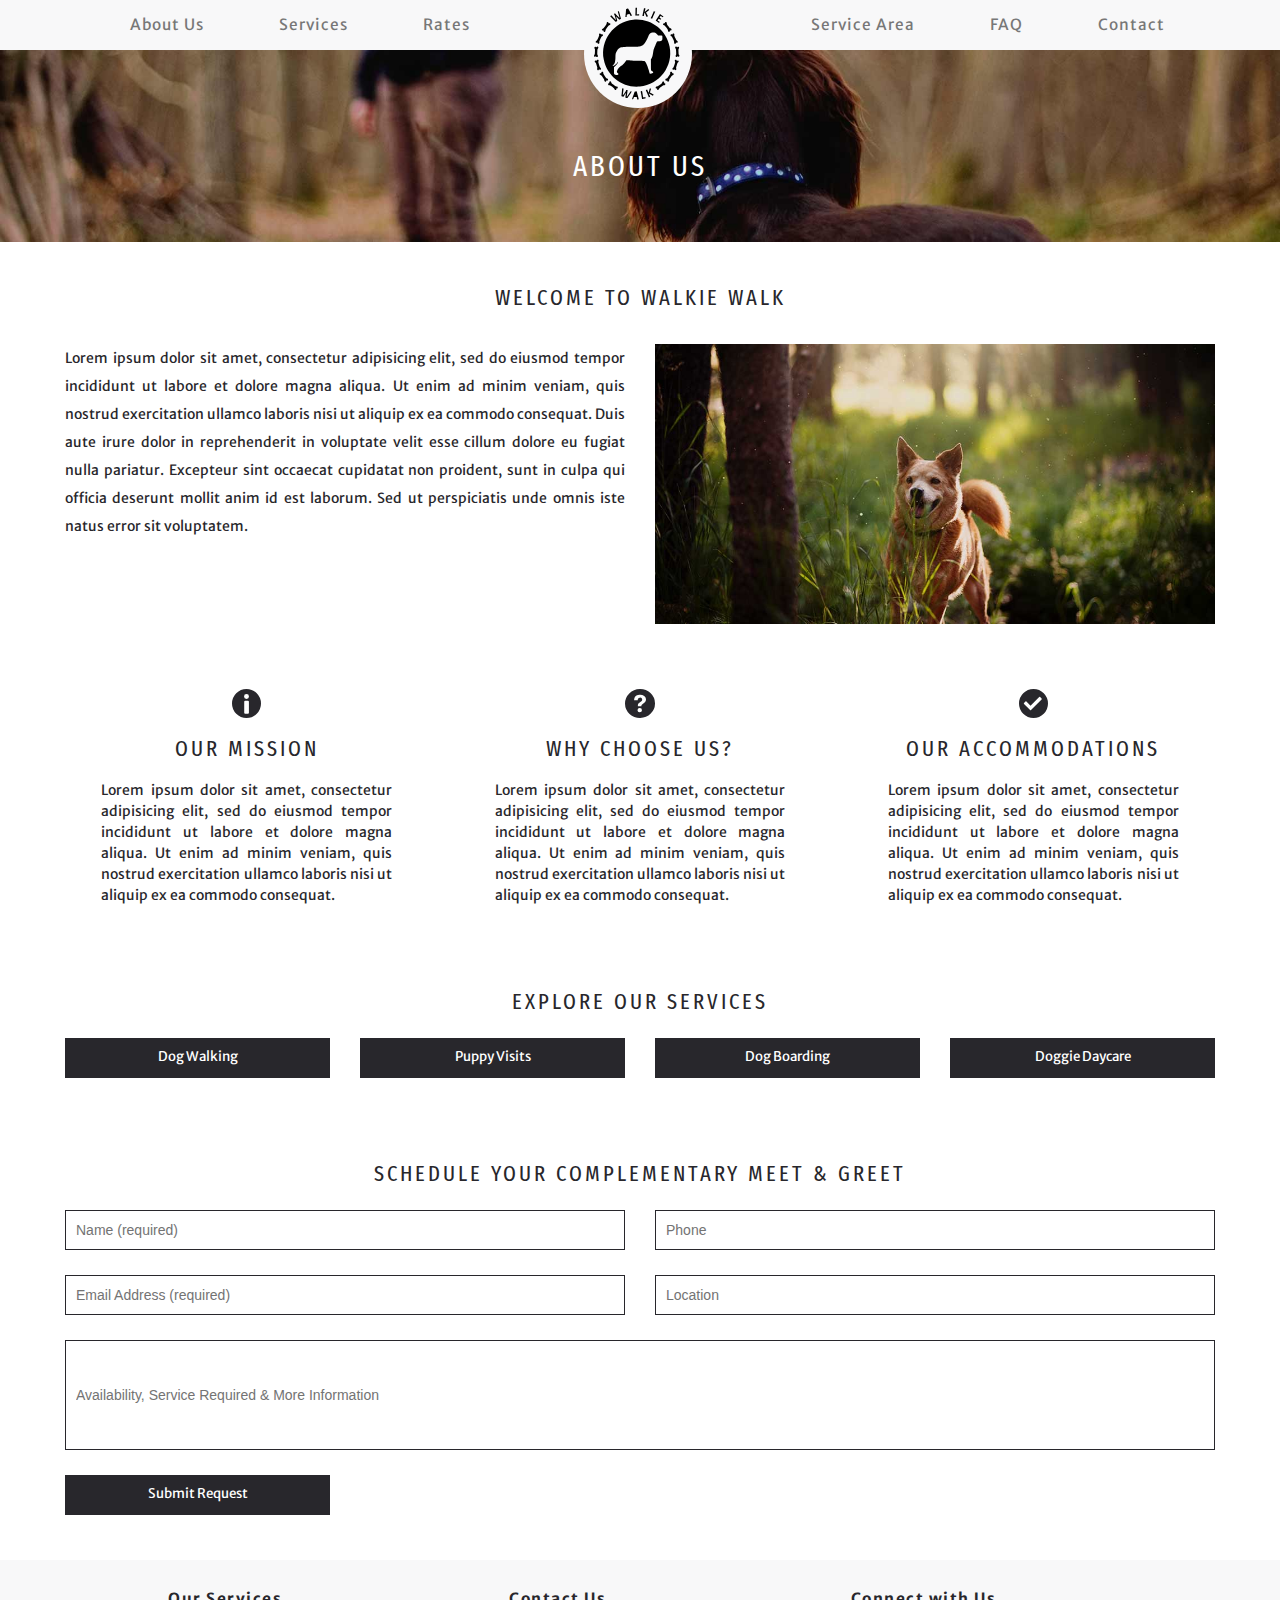
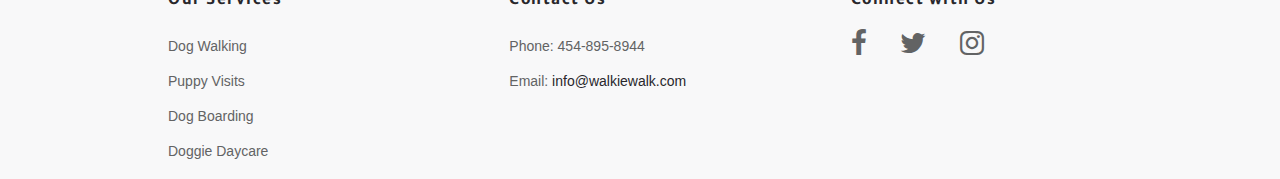
==== aboutus.html @ bbf7eb5e "Add files via upload" ====
<!doctype html>
<html>
<head>
<meta charset="utf-8">
<meta http-equiv="X-UA-Compatible" content="IE=edge">
<meta name="viewport" content="width=device-width, initial-scale=1.0">
<title>About Us</title>
<link rel="stylesheet" href="https://maxcdn.bootstrapcdn.com/font-awesome/4.7.0/css/font-awesome.min.css">
<link href="https://fonts.googleapis.com/css?family=Fira+Sans+Extra+Condensed|Merriweather+Sans" rel="stylesheet">
<link rel="stylesheet" href="css/stylesheet.css">
<link rel="stylesheet" href="css/about_and_service_style.css">
<link rel="icon" href="images/logo.png">
<link href="css/bootstrap.css" rel="stylesheet" type="text/css">
<!-- HTML5 shim and Respond.js for IE8 support of HTML5 elements and media queries -->
<!-- WARNING: Respond.js doesn't work if you view the page via file:// -->
<!--[if lt IE 9]>
<script src="https://oss.maxcdn.com/html5shiv/3.7.2/html5shiv.min.js"></script>
<script src="https://oss.maxcdn.com/respond/1.4.2/respond.min.js"></script>
<![endif]-->
</head>

<body>

<nav class="navbar navbar-default navbar-fixed-top mainNav">
    <div class="container">
      <div class="navbar-header">
        <div class="navbar-toggle collapsed" data-toggle="collapse" data-target="#navMain">
          <span class="sr-only">Toggle navigation</span>
          <span class="icon-bar"></span>
          <span class="icon-bar"></span>
          <span class="icon-bar"></span>
        </div>
        <a class="navbar-brand text-hide" href="index.html">Brand Text
        </a>
      </div>
      <div id="navMain" class="navbar-collapse collapse">
        <ul class="nav navbar-nav navbar-left">
          <li><a href="aboutus.html">About Us</a></li>
		  <li><a href="services.html">Services</a></li>
		  <li><a href="rates.html">Rates</a></li>
		  </ul>
		  <ul class="nav navbar-nav navbar-right">
		  <li><a href="#">Service Area</a></li>
		  <li><a href="#">FAQ</a></li>
		  <li><a href="contact.html">Contact</a></li>
		  </ul>
      </div>
    </div>
  </nav>
  
  <div class="clear"></div>
 
 <div class="relative-container">
 <img class="img-responsive-adjust" src="images/about_us.jpg"></img>
 <span class="about-us-header">About Us</span>
 </div>
 
 <div class="wrapper">
  <div class="article-heading">Welcome to Walkie Walk</div>
  
  <div class="container-fluid">
	<div class="row">
		<div class="col-sm-6 col-md-6 col-lg-6 about-us-side-text">
		Lorem ipsum dolor sit amet, consectetur adipisicing elit, sed do eiusmod tempor incididunt ut labore et dolore magna aliqua. Ut enim ad minim veniam, 
		quis nostrud exercitation ullamco laboris nisi ut aliquip ex ea commodo consequat. Duis aute irure dolor in reprehenderit in voluptate velit esse cillum dolore eu 
		fugiat nulla pariatur. Excepteur sint occaecat cupidatat non proident, sunt in culpa qui officia deserunt mollit anim id est laborum. Sed ut perspiciatis unde omnis 
		iste natus error sit voluptatem.
		</div>
		<div class="col-sm-6 col-md-6 col-lg-6">
			<img class="img-responsive-adjust" src="images/side_img.jpg"></img>
		</div>
	</div>
  </div>
  
  <div class="container-fluid icon-text-section">
	<div class="row">
		<div class="col-sm-4">
		<div class="center">
		<img class="img-responsive about-us-icons" src="images/icons/info_icon.svg"></img>
		<div class="icon-heading">Our Mission</div>
		<div class="icon-text">
		Lorem ipsum dolor sit amet, consectetur adipisicing elit, sed do eiusmod tempor incididunt ut labore et dolore magna aliqua. Ut enim ad minim veniam, 
		quis nostrud exercitation ullamco laboris nisi ut aliquip ex ea commodo consequat.
		</div>
		</div>
		</div>
		
		<div class="col-sm-4">
		<div class="center">
		<img class="img-responsive about-us-icons" src="images/icons/question_icon.svg"></img>
		<div class="icon-heading">Why Choose Us?</div>
		<div class="icon-text">
		Lorem ipsum dolor sit amet, consectetur adipisicing elit, sed do eiusmod tempor incididunt ut labore et dolore magna aliqua. Ut enim ad minim veniam, 
		quis nostrud exercitation ullamco laboris nisi ut aliquip ex ea commodo consequat.
		</div>
		</div>
		</div>
		
		<div class="col-sm-4">
		<div class="center">
		<img class="img-responsive about-us-icons" src="images/icons/check_icon.svg"></img>
		<div class="icon-heading">Our Accommodations</div>
		<div class="icon-text">
		Lorem ipsum dolor sit amet, consectetur adipisicing elit, sed do eiusmod tempor incididunt ut labore et dolore magna aliqua. Ut enim ad minim veniam, 
		quis nostrud exercitation ullamco laboris nisi ut aliquip ex ea commodo consequat.
		</div>
		</div>
		</div>
	</div>
  </div>

  <div class="center">
  <div class="container-fluid explore-our-services-section">
    <div class="explore-services-heading">Explore our Services</div>
	<div class="row">
		<div class="col-sm-3">
			<a href="services.html"><div class="service-btn"><span class="service-btn-content">Dog Walking</span></div></a>
		</div>
		
		<div class="col-sm-3">
			<a href="#"><div class="service-btn"><span class="service-btn-content">Puppy Visits</span></div></a>
		</div>
		
		<div class="col-sm-3">
			<a href="#"><div class="service-btn"><span class="service-btn-content">Dog Boarding</span></div></a>
		</div>
		
		<div class="col-sm-3">
			<a href="#"><div class="service-btn"><span class="service-btn-content">Doggie Daycare</span></div></a>
		</div>
	</div>
  </div>
 </div>
 
 
 <div class="center">
 <div class="container-fluid schedule-meet-greet">
	 <div class="schedule-meet-greet-heading">Schedule your Complementary Meet & Greet</div>
	<div class="row">
		<div class="col-sm-6 col-lg-6">
			<form>
				<input class="meetgreetform" type="text" placeholder="Name (required)" onfocus="this.placeholder = ' '"  onblur="this.placeholder = 'Name (required)'"></input>
			
			</form>
		
		</div>
		
		<div class="col-sm-6 col-lg-6">
			<form>
				<input class="meetgreetform" type="text" placeholder="Phone"  onfocus="this.placeholder = ''"  onblur="this.placeholder = 'Phone'"></input>
			<form>
		</div>
	</div>
	
	<div class="row">
		<div class="col-sm-6 col-lg-6">
			<form>
				<input class="meetgreetform" type="text" placeholder="Email Address (required)"  onfocus="this.placeholder = ''" onblur="this.placeholder = 'Email Address (required)'" ></input>
			
			</form>
		
		</div>
		
		<div class="col-sm-6 col-lg-6">
			<form>
				<input class="meetgreetform" type="text"  placeholder="Location"  onfocus="this.placeholder = ''" onblur="this.placeholder = 'Location'"></input>
			<form>
		</div>
	</div>
	
	<div class="row">
		<div class="col-sm-12 col-lg-12">
			<form>
				<input class="meetgreetformmessage" type="textarea" placeholder="Availability, Service Required & More Information"   onfocus="this.placeholder = ''"  onblur="this.placeholder = 'Availability, Service Required & More Information'"></input>
			</form>
		</div>
	</div>
	
	<div class="row">
		<div class="col-sm-12 col-lg-3">
			<a href="#"><div class="submit-request-btn"><span class="submit-request-btn-content">Submit Request</span></div></a>
		</div>
	</div>
	</div>
 </div>
 

 </div>
 
<footer>
	<div class="container-fluid">
		<div class="row">
			<div class="footer-links">
			<div class="footer-col">
				<ul class="footer-list">
					<li class="footer-heading">Our Services</li>
					<li><a href="services.html">Dog Walking</a></li>
					<li><a href="#">Puppy Visits</a></li>
					<li><a href="#">Dog Boarding</a></li>
					<li><a href="#">Doggie Daycare</a></li>
				</ul>
			</div>
			
			<div class="footer-col">
				<ul class="footer-list">
					<li class="footer-heading">Contact Us</li>
					<li>Phone: 454-895-8944</li>
					<li class="footer-email">Email: <a href="mailto:info@walkiewalk.com">info@walkiewalk.com</a></li>
				</ul>
			
			</div>
			
			<div class="footer-col">
			<ul class="footer-list">
				<li class="footer-heading">Connect with Us</li>
				<li class="footer-social-first"><a href="#"><i class="fa-2x fa fa-facebook" aria-hidden="true"></i></a></li>
				<li class="footer-social"><a href="#"><i class="fa-2x fa fa-twitter" aria-hidden="true"></i></a></li>
				<li class="footer-social"><a href="#"><i class="fa-2x fa fa-instagram" aria-hidden="true"></i></a></li>
			</ul>
			</div>
		</div>
	</div>
	</div>
</footer>

<script src="js/jquery-1.11.3.min.js"></script>
<script src="js/bootstrap.js"></script>
</body>
</html>
---- css/stylesheet.css ----
/*** Base ***/
.relative-container{
	position: relative;
}

ul{
	list-style-type: none;
}

a, a:hover, a:visited{	
	text-decoration: none;
}

.center{
	text-align: center;
}

.clear { 
	display:block; 
	height: 50px;
}

.img-responsive-adjust{
	width: 100%;
	display: block;
	height: auto;
}

.col-xs-1, .col-sm-1, .col-md-1, .col-lg-1, .col-xs-2, .col-sm-2, .col-md-2, .col-lg-2, .col-xs-3, .col-sm-3, .col-md-3, .col-lg-3, .col-xs-4, .col-sm-4, 
.col-md-4, .col-lg-4, .col-xs-5, .col-sm-5, .col-md-5, .col-lg-5, .col-xs-6, .col-sm-6, .col-md-6, .col-lg-6, .col-xs-7, .col-sm-7, .col-md-7, .col-lg-7, 
.col-xs-8, .col-sm-8, .col-md-8, .col-lg-8, .col-xs-9, .col-sm-9, .col-md-9, .col-lg-9, .col-xs-10, .col-sm-10, .col-md-10, .col-lg-10, .col-xs-11, .col-sm-11, 
.col-md-11, .col-lg-11, .col-xs-12, .col-sm-12, .col-md-12, .col-lg-12{
	margin-bottom: 25px;
}

/*** Navigation ***/
.navbar-default{
	background-color: #f8f8f9 !important;
	border: none !important;
}

.navbar{
	border: none !important;
	margin-bottom: 0px !important;
}

.navbar-fixed-top .navbar-collapse{	
	max-height: 100% !important;
}

.navbar-default .navbar-toggle{
	border-color: transparent !important;
	float: left !important;
}

.navbar-nav > li > a{
	font-family: 'Merriweather Sans', sans-serif;
	color: #626364;
	font-size: 110% !important;
}

.navbar-nav > li > a:hover{
	color: #28272c;
}

/*** Mobile Content ***/
.mobile-trigger-display{
	display: unset;
}

span.mobile-hero-content{
	position: absolute;
	left: 50%;
	top: 50%;
	transform: translateX(-50%);
	color: #fff;
	font-family: 'Fira Sans Extra Condensed', sans-serif;
	font-size: 210%;
	letter-spacing: 2px;
	text-align: center;
	font-weight: 800;
	text-transform: uppercase;
	text-shadow: 1px 1px 0px rgba(200, 200, 200, 1);
	width: 100%;
}

span.mobile-hero-content .learn-more-btn, span.desktop-hero-content .learn-more-btn{
	border: 3px solid #fff;
	border-radius: 5px;
	width: 50%;
	transform: translateX(50%);
	margin-top: 15px;	
}

span.mobile-hero-content .learn-more-btn span.learn-more-btn-text, span.desktop-hero-content .learn-more-btn span.learn-more-btn-text{
	color: #fff;
	text-align: center;
	font-size: 70%;
	vertical-align: middle;
}

@media only screen and (max-width: 767px){
.navbar-collapse{
	background-color: #28272c;
	border-top: none !important;
	font-family: 'Merriweather Sans', sans-serif;
	padding-top: 50px;
	height: 1400px;
	z-index: 1100;
}

.navbar-collapse ul.navbar-nav li{
	margin-left: 10px;
	margin-right: 10px;
}
.navbar-collapse ul.navbar-nav > li  > a{
	color: #fff;
	font-size: 120%;
	border-bottom: 1px solid #fff;
	line-height: 3;
}

ul.navbar-nav > li > a:hover{
	color: #848082 !important;
}

.desktop-trigger-display{
		display: none;
	}

}

ul.navbar-nav > li >a{
    font-size: 120%;
    letter-spacing: 1px;
}

@media only screen and (max-width: 500px){
	span.mobile-hero-content{
		font-size: 130%;
	}
	
	span.mobile-hero-content .learn-more-btn span.learn-more-btn-text{
		font-size: 50%;
	}
}

/*** Desktop Content ***/
@media only screen and (min-width: 1001px){
ul.navbar-left > li > a{
    padding-left: 60px;
}

ul.navbar-right > li > a{
    padding-right: 60px;
}

}

@media only screen and (min-width: 768px) and (max-width: 1000px){
    ul.navbar-left > li > a{
    padding-left: 0px;
}

ul.navbar-right > li > a{
    padding-right: 0px;
}

}

.mainNav .navbar-brand {
  background: url('../images/logo.svg');
  transform: translateX(-50%);
  left: 50%;
  position: absolute;
  width: 900px;
  height: 900px;
  zoom: 10%;
  z-index: 1200;
  background-repeat: no-repeat;
  border-radius: 50%;
  background-color: #f8f8f9;
}

.mainNav .navbar-brand:hover, .mainNav .navbar-brand:focus{
	background-color: #f8f8f9 !important;
}

@media (min-width: 768px){
.mobile-trigger-display{
	display: none;
}

.desktop-trigger-display{
	display: unset;
}

.desktop-hero-content{
	position: absolute;
	top: 25%;
	left: 50%;
	transform: translateX(-50%);
	font-family: 'Fira Sans Extra Condensed', sans-serif;
	font-size: 200%;
	color: #fff;
	text-align: center;
	text-shadow: 1px 1px 0px rgba(200, 200, 200, 1);
}

.desktop-trigger-display .learn-more-btn{
	transition: background-color 0.5s ease, color 0.5s ease;
	-webkit-transition: background-color 0.5s ease, color 0.5s ease;
	-moz-transition: background-color 0.5s ease, color 0.5s ease;
	-o-transition: background-color 0.5s ease, color 0.5s ease;
	-ms-transition: background-color 0.5s ease, color 0.5s ease;
}

.desktop-trigger-display .learn-more-btn:hover{
	background-color: #fff;
	text-shadow: 1px 1px 0px rgba(200, 200, 200, 1);
}

.desktop-trigger-display .learn-more-btn:hover span.learn-more-btn-text{
	color:  #28272c;
}

.mainNav .navbar-brand{
	zoom: 12%;
}
}

@media only screen and (min-width: 890px) and (max-width: 1200px){
.desktop-hero-content{
	top: 35%;
}
}

@media only screen and (min-width: 1201px){
.desktop-hero-content{
	top: 50%;
}
}

/*** Footer ***/

footer{
	background-color: #f8f8f9;
}

.footer-list{
	line-height: 2;
	text-decoration: none;
	text-align: center;
}

.footer-list a, .footer-list >li{
	color: #626364;
	font-size: 100%;
	line-height: 2.5;
	text-decoration: none;
}

.footer-list a:hover{
	text-decoration: none;
	color: #28272c;
}

li.footer-email a, li.contact-email a{
	color: #28272c;
}

li.footer-email a:hover, li.contact-email a:hover{
	color: #6d6b72;
	text-decoration: none;
}

li.footer-heading{
	text-align: center;
	font-family: 'Merriweather Sans', sans-serif;
	margin: 20px 0 10px 0;
	color: #28272c;
	font-size: 110%;
	letter-spacing: 1.5px;
	font-weight: bold;
}

li.footer-social{
	display: inline;
	padding-left: 30px;
}

li.footer-social-first{
	padding-left: 0px;
	display: inline;
}

@media only screen and (min-width: 768px){
	li.footer-heading{
		text-align: left;
	}
	
	.footer-links{
		width: 80%;
		margin-left: 10%;
		margin-right: 10%;
	}
	
	footer{
		width: 100%;
	}
	
	.footer-col{
		width: 33.33%;
		float: left;
	}
	
	.footer-list{
		text-align: left;
	}
}
---- css/about_and_service_style.css ----
/*** Introduction Section for About Us ***/
.about-us-side-text, p.contact-info{
	text-align: justify;
	line-height: 2;
	font-family: 'Merriweather Sans', sans-serif;
	color: #28272c;
}

.about-us-header, .services-header, .rates-header, .contact-header{
	position: absolute;
	left: 50%;
	transform: translateX(-50%);
	top: 50%;
	font-family: 'Fira Sans Extra Condensed', sans-serif;
	font-size: 210%;
	color: #fff;
	text-transform: uppercase;
	letter-spacing: 3px;
}

@media only screen and (max-width: 460px){
	.about-us-header, .services-header, .contact-header, .rates-header{
		font-size: 160%;
	}
}

/*** Header ***/
 .article-heading{
	font-family: 'Fira Sans Extra Condensed', sans-serif;
	font-size: 160%;
	letter-spacing: 3px;
	text-align: center;
	margin-top: 40px;
	margin-bottom: 30px;
	color: #28272c;
	text-transform: uppercase;
 }
 
 /*** Icons with Text Section ***/
 .icon-heading{
	font-family: 'Fira Sans Extra Condensed', sans-serif;
	font-size: 160%;
	letter-spacing: 3px;
	margin-bottom: 15px;
	color: #28272c;
	text-transform: uppercase;
	margin-top: 15px;
 }
 
 .icon-text{	
	text-align: justify;
	line-height: 1.5;
	font-family: 'Merriweather Sans', sans-serif;
	color: #28272c;
	width: 80%;
	position: relative;
	left: 50%;
	transform: translateX(-50%);
}

.about-us-icons, .service-icons{
	zoom: 60%;
}

.icon-text-section img.img-responsive{
	display: unset !important;
	
}

.icon-text-section .learn-more-btn{
    height: 25px;
    background-color: #28272c;
    width: 100%;
    margin-top: 10px;
    text-align: center;
}

.icon-text-section .learn-more-btn span.learn-more-btn-content{
    color: #fff;
    font-size: 70%;
    font-family: 'Merriweather Sans',sans-serif;
}

.icon-text-section a{
    color: #fff !important;
    text-decoration: none !important;
}

/*** Wrapper ***/
.wrapper{
	margin-left: 10px;
	margin-right: 10px;
	margin-bottom: 20px;
}

@media only screen and (min-width: 768px){
	.wrapper{
		margin-left: 50px;
		margin-right: 50px;
		margin-bottom: 20px;
}
}

/*** Margin ***/
.icon-text-section, .explore-our-services-section, .schedule-meet-greet, .contact-form{
    margin-top:40px;
}

/*** Schedule Meet & Greet Form ***/

input[type="text"].meetgreetform{
	width: 100%;
	border: 1px solid #28272c;
	height: 40px;
	padding-left: 10px;
}

input[type="text"].meetgreetform::-webkit-input-placeholder, input[type="textarea"].meetgreetformmessage::-webkit-input-placeholder{
	color: #737373 !important;
	text-align: left;
}

input[type="textarea"].meetgreetformmessage{
	width: 100%;
	height: 110px;
	border: 1px solid #28272c;
	padding-left: 10px;
}

textarea:focus, input:focus, input[type]:focus, .uneditable-input:focus {   
    border-color: #737373;
    background-color: #fcfcfd;
    outline: 0 none;
	
}

/*** Service Page/Section ***/
.service-btn, .contact-btn, .submit-request-btn{
	background-color: #28272c;
	height: 40px;
	position: relative;
}

.service-btn:hover .service-btn-content, .contact-btn:hover .contact-btn-content, .submit-request-btn:hover .submit-request-btn-content, .icon-text-section .learn-more-btn:hover .learn-more-btn-content{
	color: #e6e6e6;

}

.service-btn-content, .contact-btn-content, .submit-request-btn-content{
	position: absolute;
	top: 25%;
	left: 50%;
	transform: translateX(-50%);
	color: #fff;
	font-size: 95%;
	font-family: 'Merriweather Sans', sans-serif;
}

.service-heading, .contact-heading, .explore-services-heading, .schedule-meet-greet-heading{
	font-family: 'Fira Sans Extra Condensed', sans-serif;
	font-size: 160%;
	letter-spacing: 3px;
	margin-bottom: 20px;
	color: #28272c;
	text-transform: uppercase;
	margin-top: 15px;
}
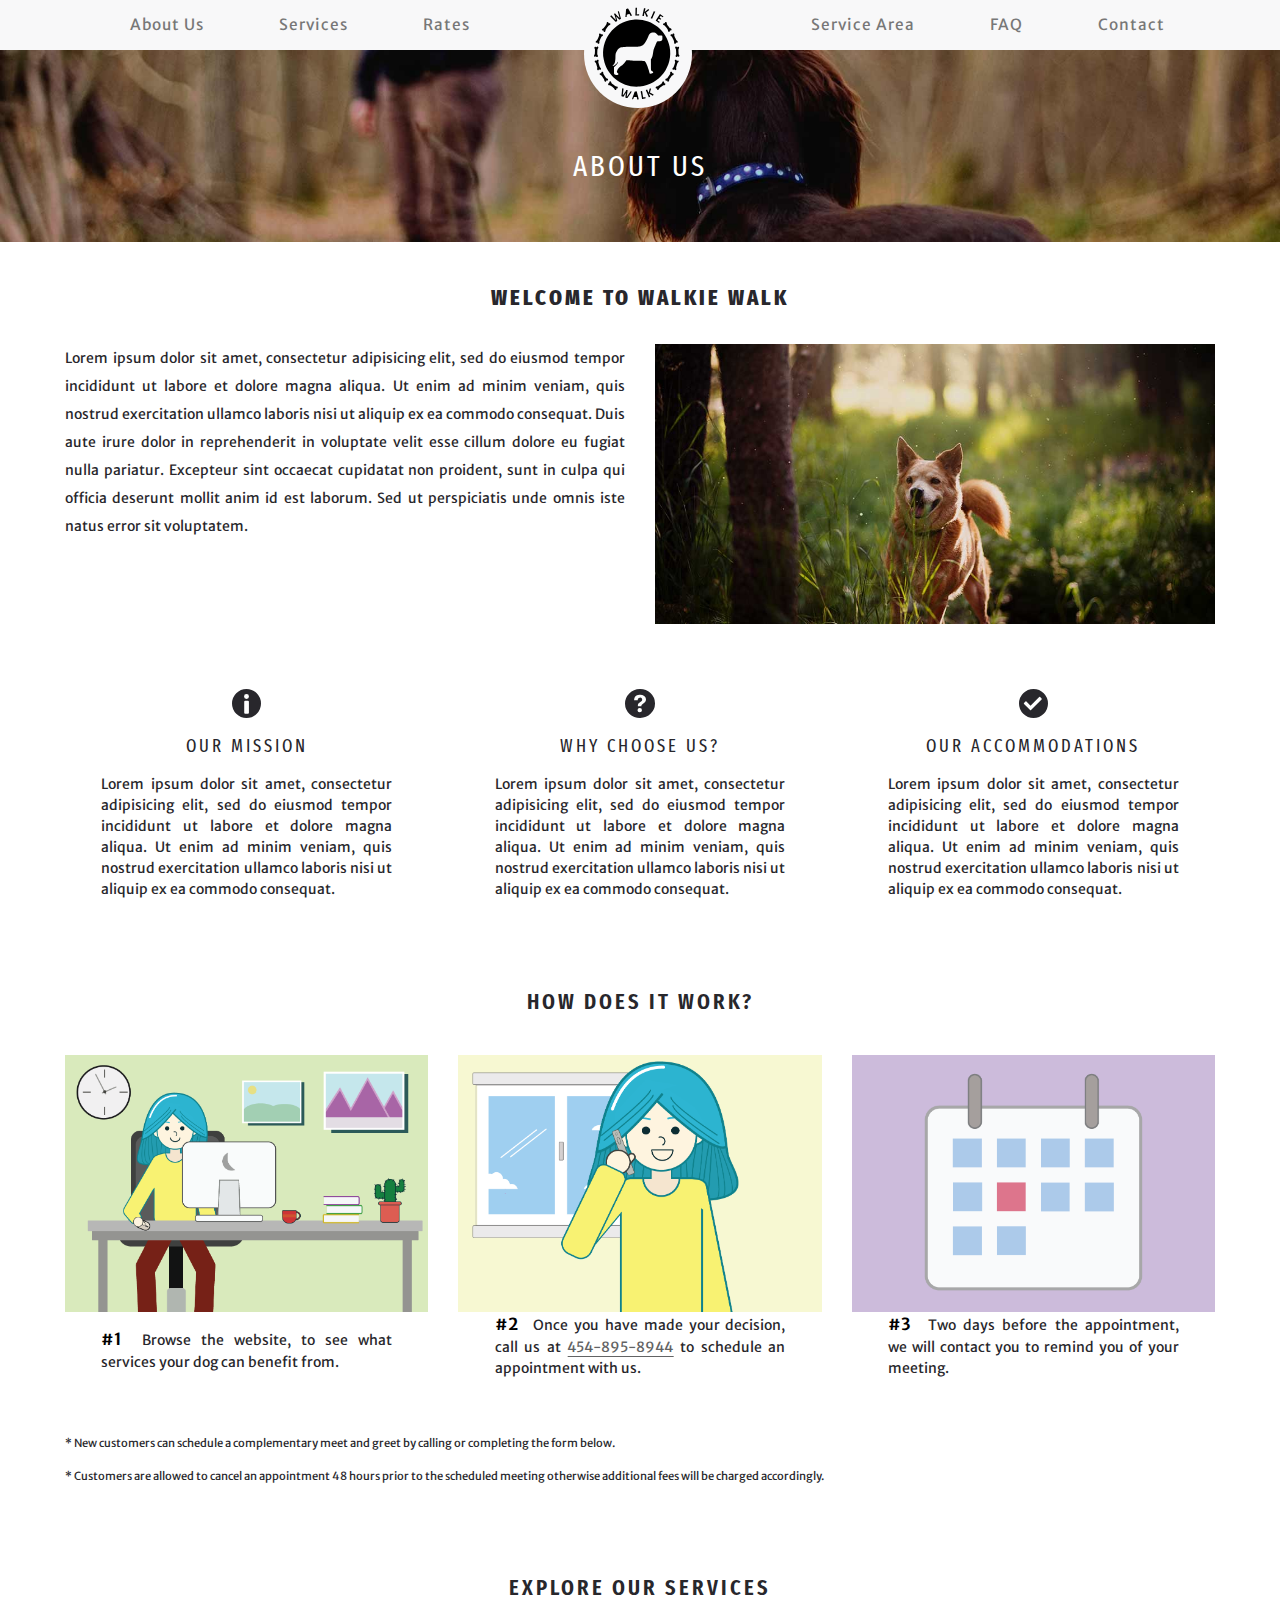
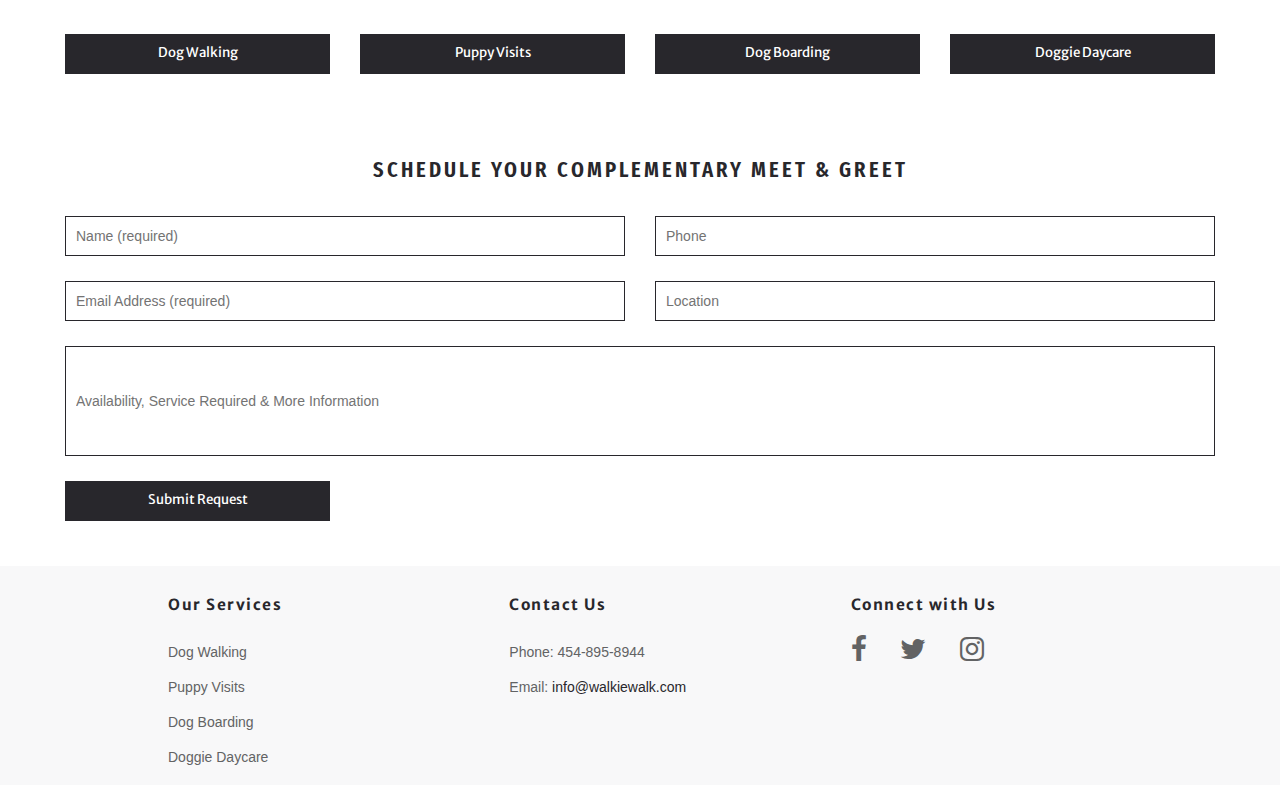
==== commit 0835d382: "Update aboutus.html" ====
--- a/aboutus.html
+++ b/aboutus.html
@@ -109,6 +109,51 @@
 	</div>
   </div>
 
+  
+	
+	 <div class="container-fluid how-does-it-work-section">
+	 <div class="center">
+  <div class="how-does-it-work-heading">How does it work?</div>
+	<div class="row">
+		<div class="col-sm-4">
+		<div class="center">
+		<img class="img-responsive about-us-icons" src="images/First.png"></img>
+		<div class="icon-heading"></div>
+		<div class="icon-text">
+		<a class="bullet">#1</a> Browse the website, to see what services your dog can benefit from.
+		</div>
+		</div>
+		</div>
+		
+		<div class="col-sm-4">
+		<div class="center">
+		<img class="img-responsive about-us-icons" src="images/Second.png"></img>
+		<div class="icon-text">
+		  <a class="bullet">#2</a> Once you have made your decision, call us at <p class="phone-number">454-895-8944</p> to schedule an appointment with us.
+		</div>
+		</div>
+		</div>
+		
+		<div class="col-sm-4">
+		<div class="center">
+		<img class="img-responsive about-us-icons" src="images/Third.png"></img>
+		<div class="icon-text">
+		 <a class="bullet">#3</a> Two days before the appointment, we will contact you to remind you of your meeting.
+		</div>
+		</div>
+		</div>
+	</div>
+	</div>
+	<br>
+	  <p class="small-text">* New customers can schedule a complementary meet and greet by calling or completing the form below.</p>
+  <p class="small-text">* Customers are allowed to cancel an appointment 48 hours prior to the scheduled meeting otherwise additional fees will be charged accordingly. </p>
+
+  </div>
+  	
+ 
+
+  
+  
   <div class="center">
   <div class="container-fluid explore-our-services-section">
     <div class="explore-services-heading">Explore our Services</div>
--- a/css/about_and_service_style.css
+++ b/css/about_and_service_style.css
@@ -28,6 +28,7 @@
  .article-heading{
 	font-family: 'Fira Sans Extra Condensed', sans-serif;
 	font-size: 160%;
+	font-weight: 800;
 	letter-spacing: 3px;
 	text-align: center;
 	margin-top: 40px;
@@ -39,7 +40,7 @@
  /*** Icons with Text Section ***/
  .icon-heading{
 	font-family: 'Fira Sans Extra Condensed', sans-serif;
-	font-size: 160%;
+	font-size: 130%;
 	letter-spacing: 3px;
 	margin-bottom: 15px;
 	color: #28272c;
@@ -102,7 +103,7 @@
 }
 
 /*** Margin ***/
-.icon-text-section, .explore-our-services-section, .schedule-meet-greet, .contact-form{
+.icon-text-section, .how-does-it-work-section, .explore-our-services-section, .schedule-meet-greet, .contact-form{
     margin-top:40px;
 }
 
@@ -156,12 +157,51 @@
 	font-family: 'Merriweather Sans', sans-serif;
 }
 
-.service-heading, .contact-heading, .explore-services-heading, .schedule-meet-greet-heading{
+.service-heading, .how-does-it-work-heading, .contact-heading, .explore-services-heading, .schedule-meet-greet-heading{
 	font-family: 'Fira Sans Extra Condensed', sans-serif;
 	font-size: 160%;
 	letter-spacing: 3px;
-	margin-bottom: 20px;
+	margin-bottom: 30px;
 	color: #28272c;
 	text-transform: uppercase;
 	margin-top: 15px;
-}+	font-weight: 600;
+}
+
+/*** How Does it Work Section ***/
+.how-does-it-work-section{
+	line-height: 2;
+	font-family: 'Merriweather Sans', sans-serif;
+	color: #28272c;
+	margin-bottom: 60px;
+}
+
+.how-does-it-work-section ul{
+	list-style:none;
+    padding-left:0;
+	 text-align: left;
+    list-style-position: inside;
+}
+
+a.bullet{
+	position: relative;
+	font-size: 120%;
+	font-weight: 600; 
+	color: #000 !important;
+	padding-right: 10px;
+}
+
+a.bullet:hover{
+	text-decoration: none;
+	color: #000;
+}
+
+ p.small-text{
+	font-size: 80%;
+}
+
+ p.phone-number{
+	color: #626364;
+	display:inline;
+	border-bottom: 1px solid #626364;
+}
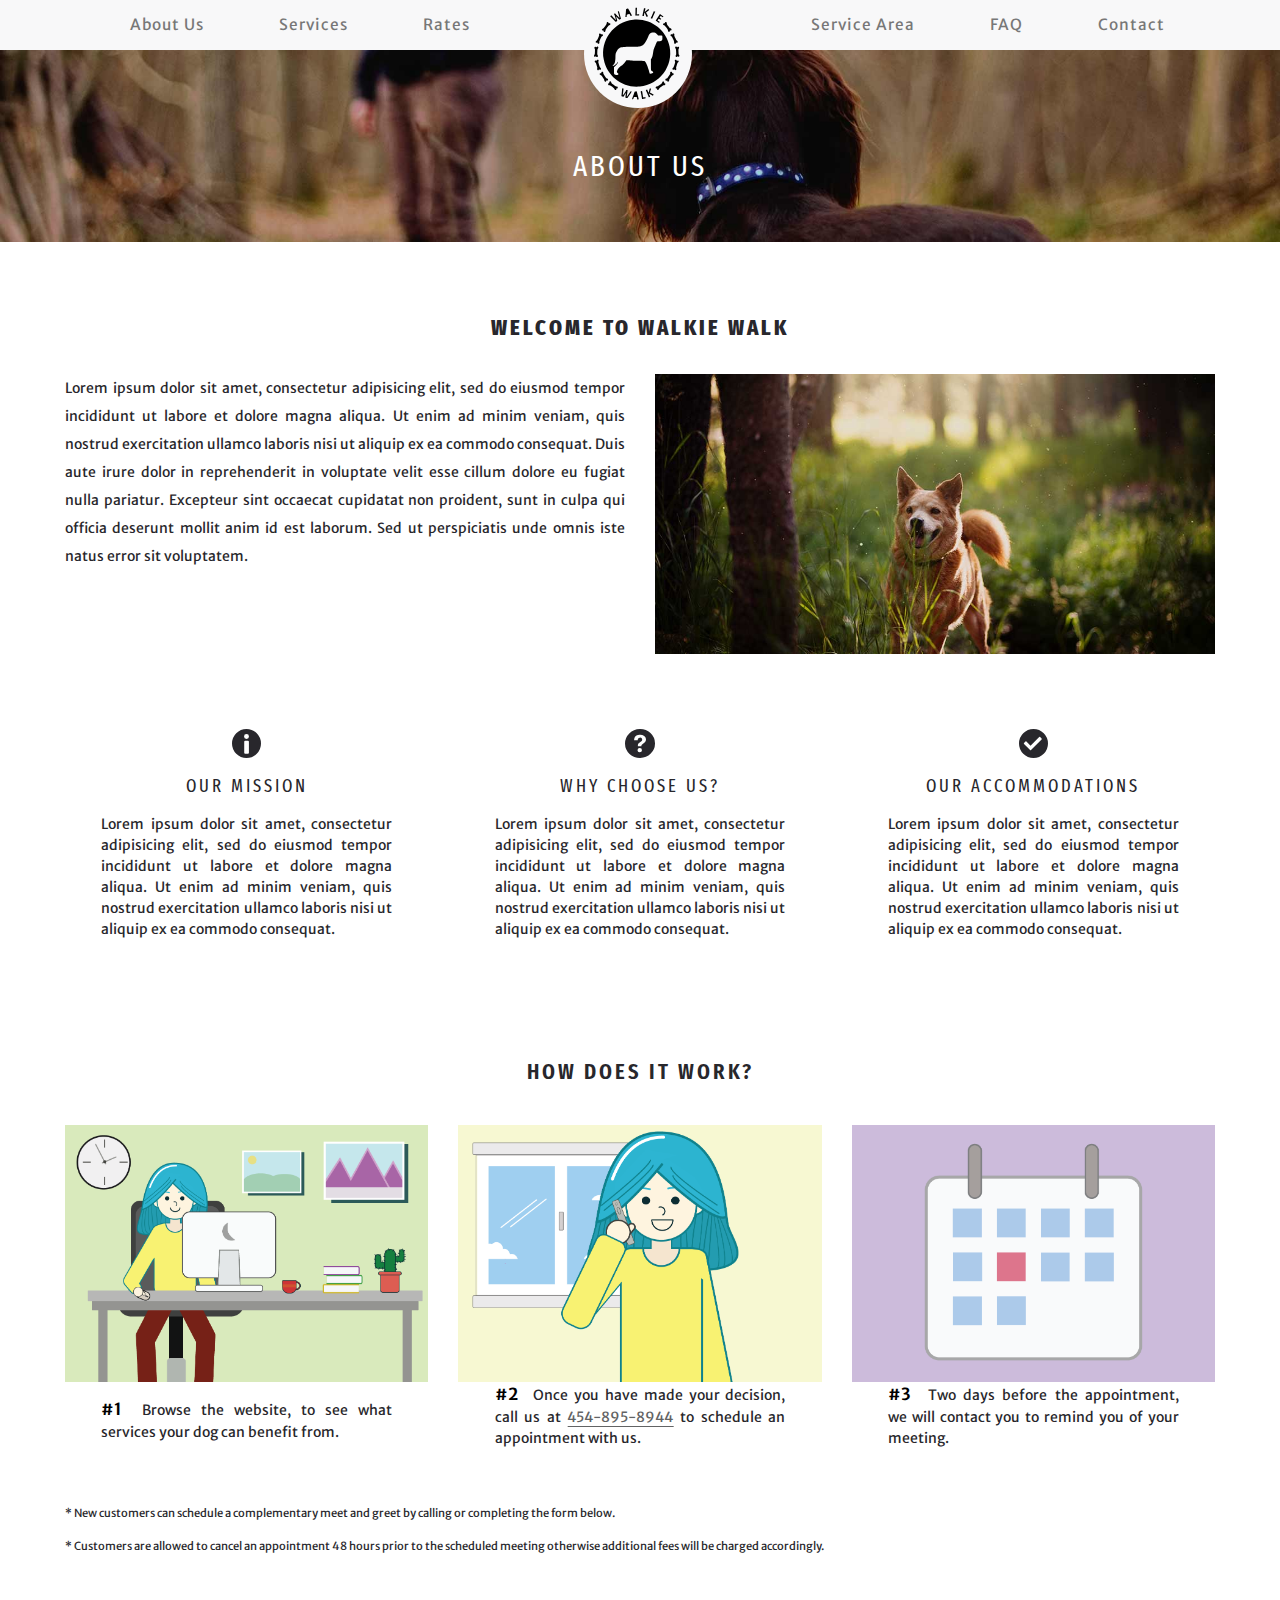
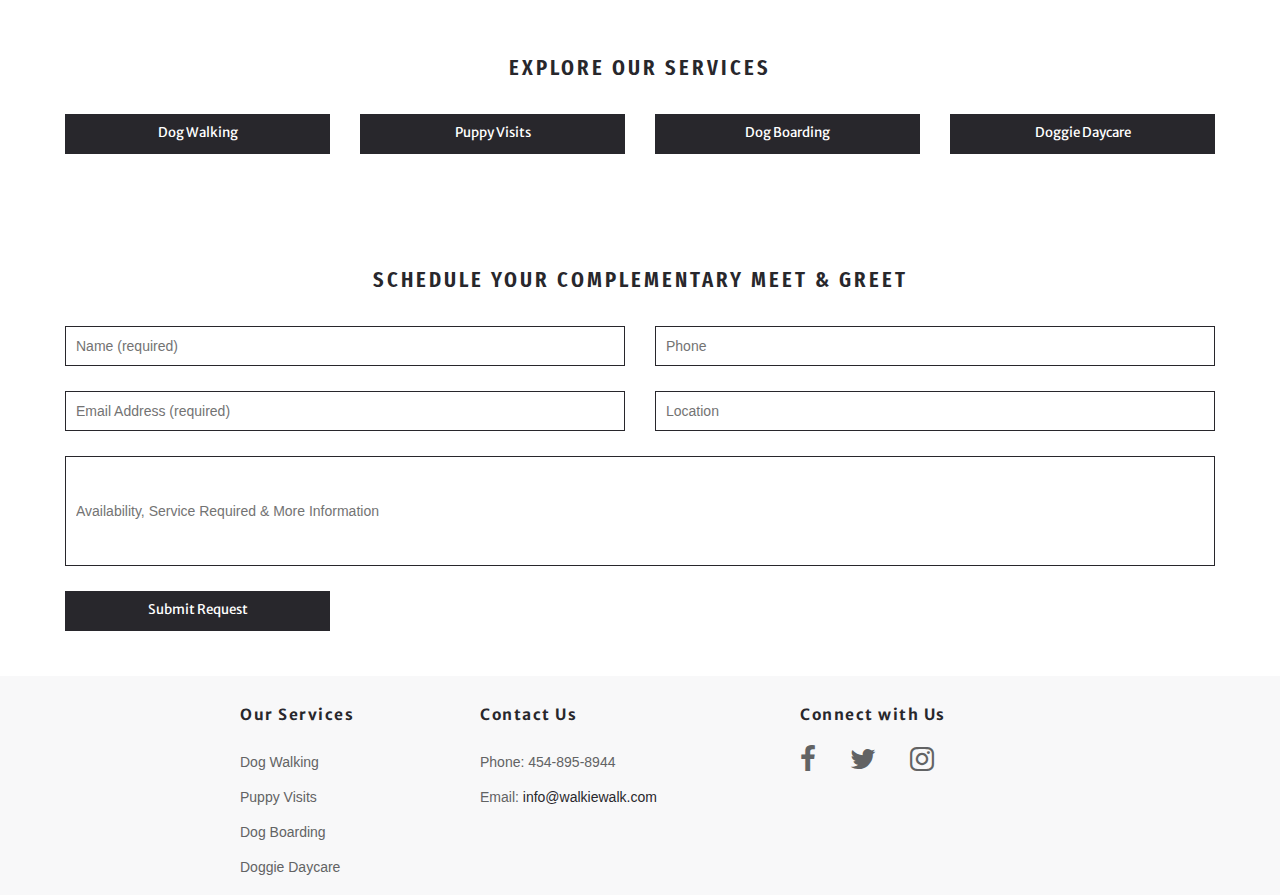
==== commit 22c5d6ab: "Update aboutus.html" ====
--- a/aboutus.html
+++ b/aboutus.html
@@ -236,7 +236,7 @@
 	<div class="container-fluid">
 		<div class="row">
 			<div class="footer-links">
-			<div class="footer-col">
+			<div id="footer-services">
 				<ul class="footer-list">
 					<li class="footer-heading">Our Services</li>
 					<li><a href="services.html">Dog Walking</a></li>
@@ -245,8 +245,8 @@
 					<li><a href="#">Doggie Daycare</a></li>
 				</ul>
 			</div>
-			
-			<div class="footer-col">
+		
+			<div id="footer-contact">
 				<ul class="footer-list">
 					<li class="footer-heading">Contact Us</li>
 					<li>Phone: 454-895-8944</li>
@@ -255,7 +255,7 @@
 			
 			</div>
 			
-			<div class="footer-col">
+			<div id="footer-connect">
 			<ul class="footer-list">
 				<li class="footer-heading">Connect with Us</li>
 				<li class="footer-social-first"><a href="#"><i class="fa-2x fa fa-facebook" aria-hidden="true"></i></a></li>
@@ -264,7 +264,7 @@
 			</ul>
 			</div>
 		</div>
-	</div>
+		</div>
 	</div>
 </footer>
 
--- a/css/stylesheet.css
+++ b/css/stylesheet.css
@@ -247,10 +247,17 @@
 	background-color: #f8f8f9;
 }
 
+footer div.row{
+	width: 80%;
+	margin-left: 10% !important;
+	margin-right: 10% !important;
+}
+
 .footer-list{
 	line-height: 2;
 	text-decoration: none;
 	text-align: center;
+	padding: 0px;
 }
 
 .footer-list a, .footer-list >li{
@@ -309,9 +316,19 @@
 		width: 100%;
 	}
 	
-	.footer-col{
-		width: 33.33%;
+	#footer-services{
+		width: 30%;
 		float: left;
+	}
+	
+	#footer-contact{
+		float: left;
+		width: 40%;
+	}
+	
+	#footer-connect{
+		float: left;
+		width: 30%;
 	}
 	
 	.footer-list{
--- a/css/about_and_service_style.css
+++ b/css/about_and_service_style.css
@@ -31,7 +31,7 @@
 	font-weight: 800;
 	letter-spacing: 3px;
 	text-align: center;
-	margin-top: 40px;
+	margin-top: 70px;
 	margin-bottom: 30px;
 	color: #28272c;
 	text-transform: uppercase;
@@ -103,8 +103,12 @@
 }
 
 /*** Margin ***/
-.icon-text-section, .how-does-it-work-section, .explore-our-services-section, .schedule-meet-greet, .contact-form{
-    margin-top:40px;
+.how-does-it-work-section, .explore-our-services-section, .schedule-meet-greet, .contact-form{
+    margin-top: 70px;
+}
+
+.icon-text-section{
+	margin-top: 50px;
 }
 
 /*** Schedule Meet & Greet Form ***/
